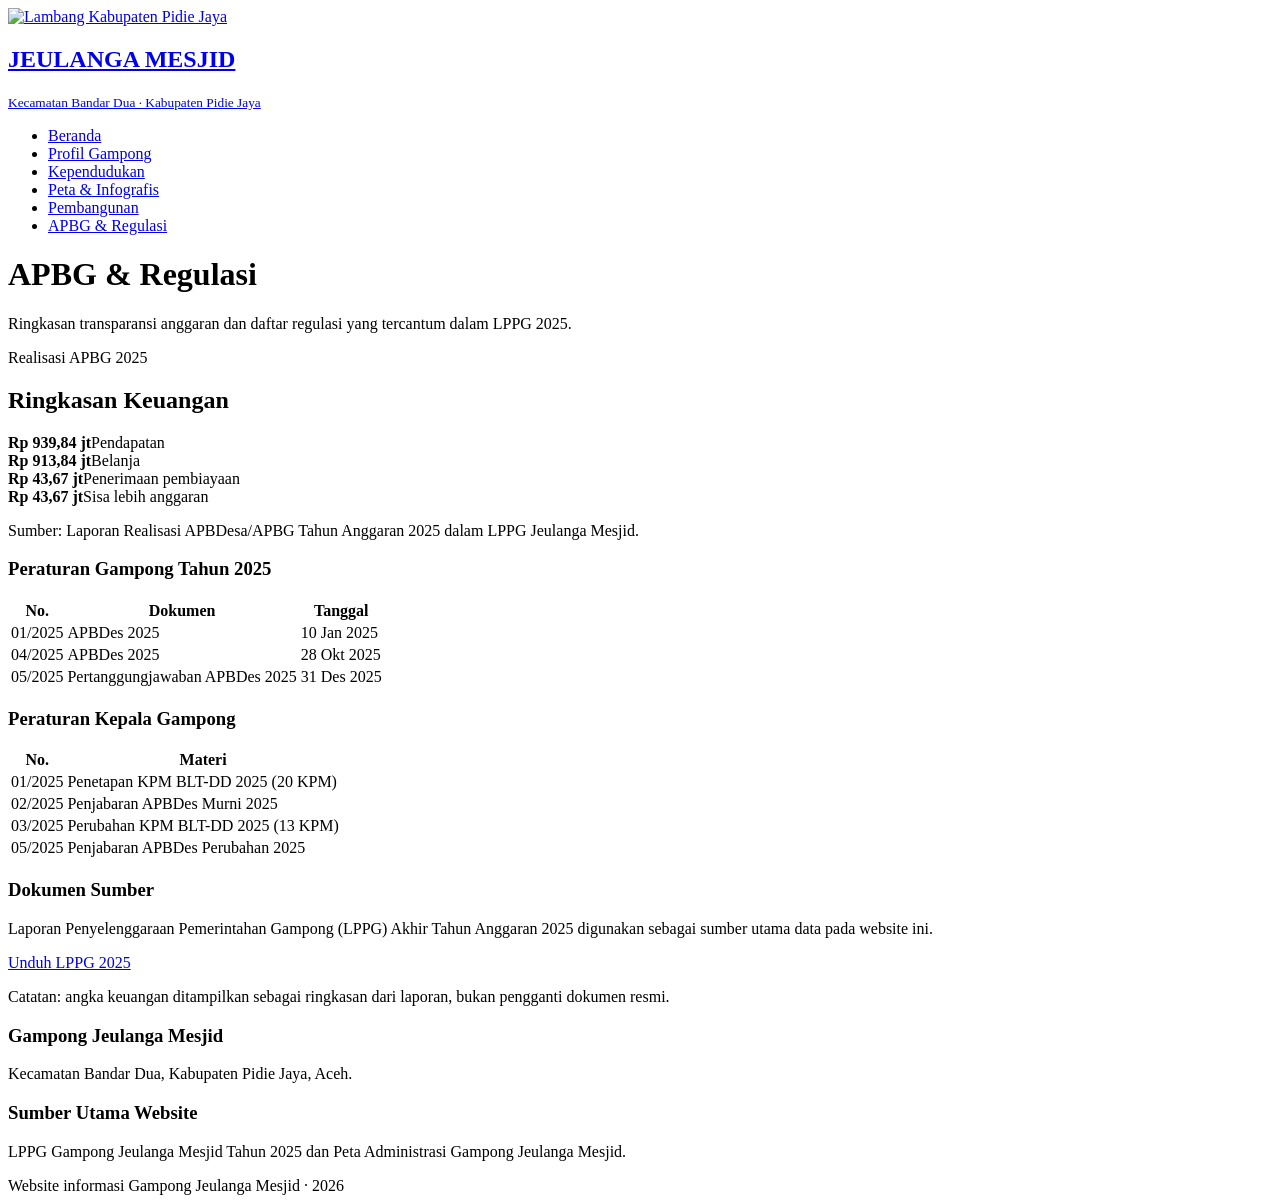
==== data-dokumen.html @ 00b457d5 "Add files via upload" ====
<!doctype html><html lang="id"><head><meta charset="utf-8"><meta name="viewport" content="width=device-width,initial-scale=1"><title>APBG & Regulasi Jeulanga Mesjid</title><link rel="stylesheet" href="css/style.css"></head><body>
<nav><div class="container nav-inner">
<a class="brand" href="index.html"><img src="images/logo-pidie-jaya.png" alt="Lambang Kabupaten Pidie Jaya"><span><h2>JEULANGA MESJID</h2><small>Kecamatan Bandar Dua · Kabupaten Pidie Jaya</small></span></a>
<ul>
<li><a href="index.html">Beranda</a></li>
<li><a href="profil.html">Profil Gampong</a></li>
<li><a href="kependudukan.html">Kependudukan</a></li>
<li><a href="infografis.html">Peta & Infografis</a></li>
<li><a href="pembangunan.html">Pembangunan</a></li>
<li><a href="data-dokumen.html" class="active">APBG & Regulasi</a></li>
</ul></div></nav><header class="page-head"><div class="container"><h1>APBG & Regulasi</h1><p>Ringkasan transparansi anggaran dan daftar regulasi yang tercantum dalam LPPG 2025.</p></div></header>
<section><div class="container"><div class="section-head"><span>Realisasi APBG 2025</span><h2>Ringkasan Keuangan</h2></div><div class="grid grid-4">
<div class="card stat"><strong>Rp 939,84 jt</strong><span>Pendapatan</span></div><div class="card stat"><strong>Rp 913,84 jt</strong><span>Belanja</span></div><div class="card stat"><strong>Rp 43,67 jt</strong><span>Penerimaan pembiayaan</span></div><div class="card stat"><strong>Rp 43,67 jt</strong><span>Sisa lebih anggaran</span></div>
</div><p class="source">Sumber: Laporan Realisasi APBDesa/APBG Tahun Anggaran 2025 dalam LPPG Jeulanga Mesjid.</p></div></section>
<section class="stats"><div class="container grid grid-2"><div class="card"><h3>Peraturan Gampong Tahun 2025</h3><table class="table"><tr><th>No.</th><th>Dokumen</th><th>Tanggal</th></tr><tr><td>01/2025</td><td>APBDes 2025</td><td>10 Jan 2025</td></tr><tr><td>04/2025</td><td>APBDes 2025</td><td>28 Okt 2025</td></tr><tr><td>05/2025</td><td>Pertanggungjawaban APBDes 2025</td><td>31 Des 2025</td></tr></table></div>
<div class="card"><h3>Peraturan Kepala Gampong</h3><table class="table"><tr><th>No.</th><th>Materi</th></tr><tr><td>01/2025</td><td>Penetapan KPM BLT-DD 2025 (20 KPM)</td></tr><tr><td>02/2025</td><td>Penjabaran APBDes Murni 2025</td></tr><tr><td>03/2025</td><td>Perubahan KPM BLT-DD 2025 (13 KPM)</td></tr><tr><td>05/2025</td><td>Penjabaran APBDes Perubahan 2025</td></tr></table></div></div></section>
<section><div class="container"><div class="card"><h3>Dokumen Sumber</h3><p>Laporan Penyelenggaraan Pemerintahan Gampong (LPPG) Akhir Tahun Anggaran 2025 digunakan sebagai sumber utama data pada website ini.</p><a class="btn green" href="dokumen/LPPG-Jeulanga-Mesjid-2025.docx" download style="margin-top:15px">Unduh LPPG 2025</a><p class="source">Catatan: angka keuangan ditampilkan sebagai ringkasan dari laporan, bukan pengganti dokumen resmi.</p></div></div></section>
<footer><div class="container footer-grid"><div><h3>Gampong Jeulanga Mesjid</h3><p>Kecamatan Bandar Dua, Kabupaten Pidie Jaya, Aceh.</p></div><div><h3>Sumber Utama Website</h3><p>LPPG Gampong Jeulanga Mesjid Tahun 2025 dan Peta Administrasi Gampong Jeulanga Mesjid.</p></div></div><div class="container bottom">Website informasi Gampong Jeulanga Mesjid · 2026</div></footer></body></html>
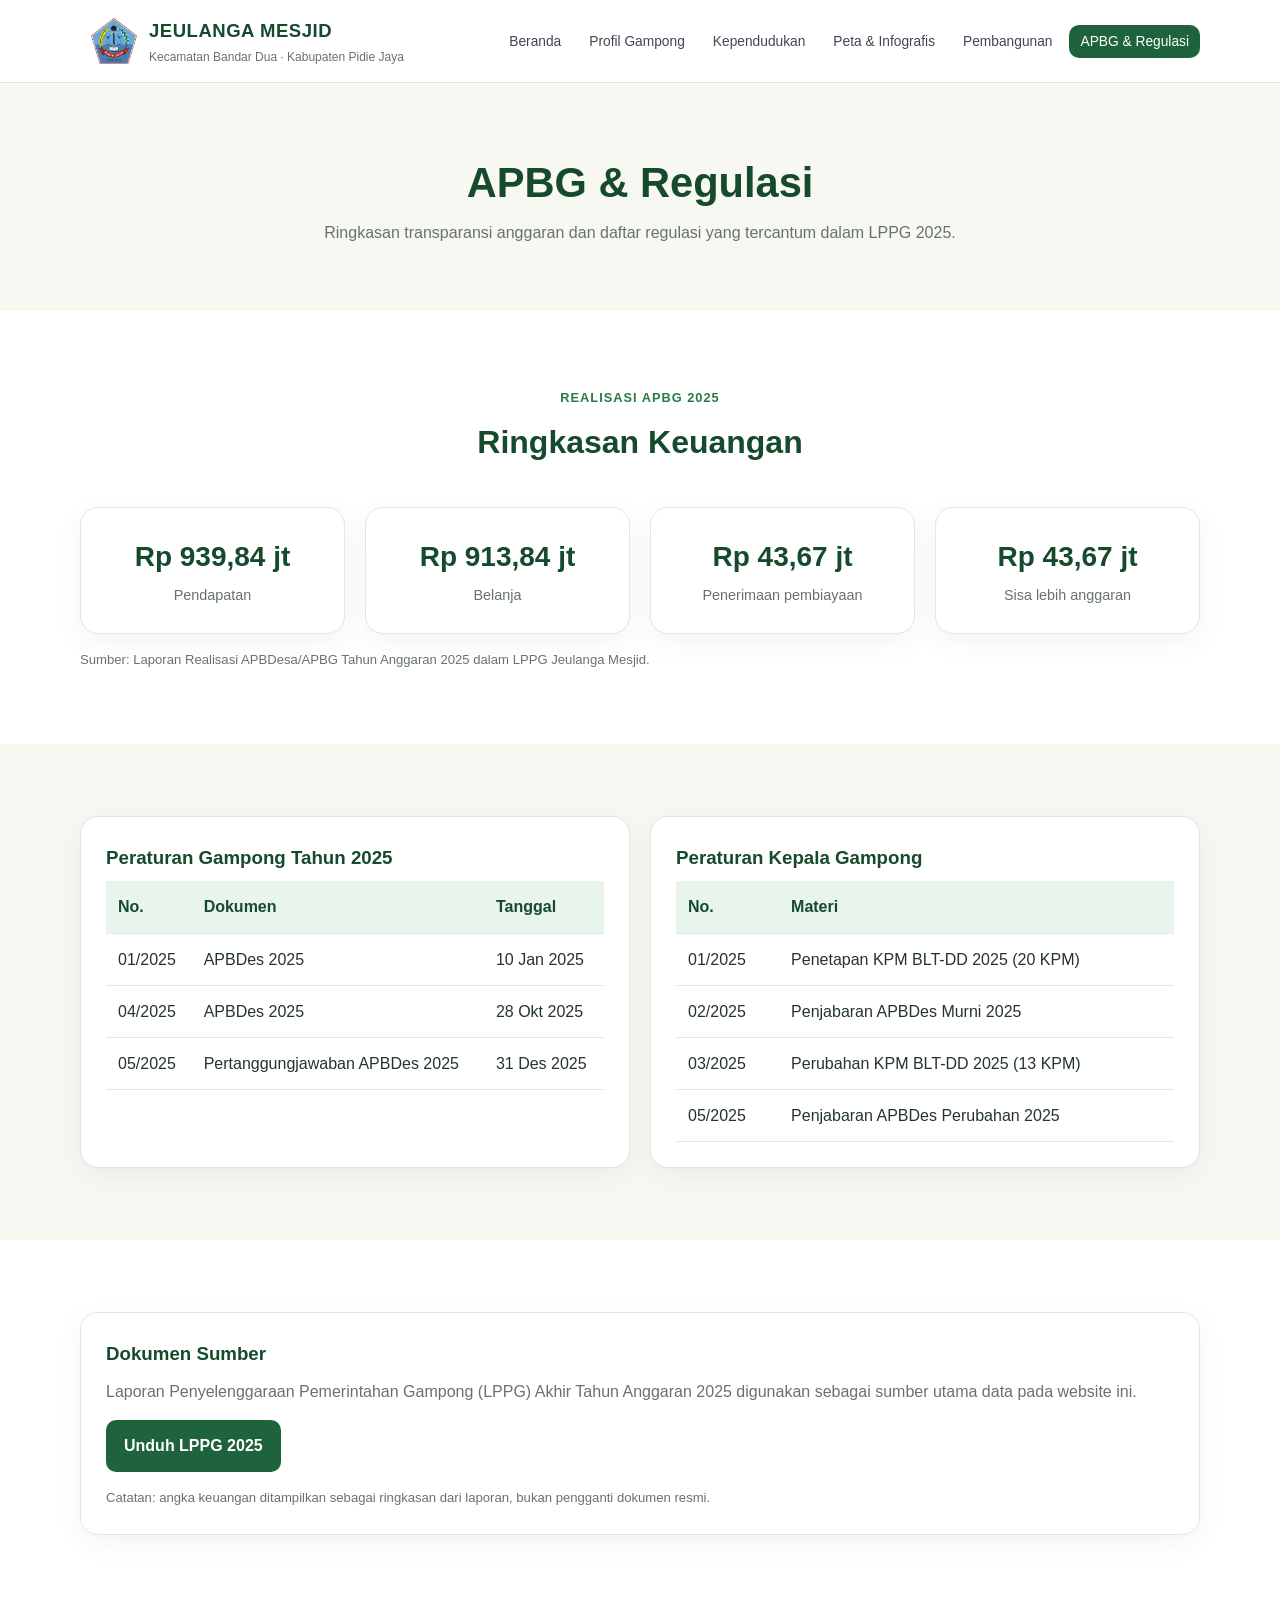
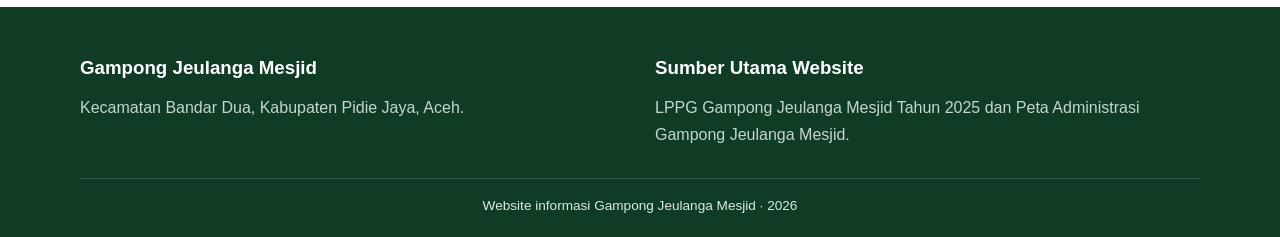
==== commit 30499be4: "Add files via upload" ====
--- a/data-dokumen.html
+++ b/data-dokumen.html
@@ -1,18 +1,2 @@
-<!doctype html><html lang="id"><head><meta charset="utf-8"><meta name="viewport" content="width=device-width,initial-scale=1"><title>APBG & Regulasi Jeulanga Mesjid</title><link rel="stylesheet" href="css/style.css"></head><body>
-<nav><div class="container nav-inner">
-<a class="brand" href="index.html"><img src="images/logo-pidie-jaya.png" alt="Lambang Kabupaten Pidie Jaya"><span><h2>JEULANGA MESJID</h2><small>Kecamatan Bandar Dua · Kabupaten Pidie Jaya</small></span></a>
-<ul>
-<li><a href="index.html">Beranda</a></li>
-<li><a href="profil.html">Profil Gampong</a></li>
-<li><a href="kependudukan.html">Kependudukan</a></li>
-<li><a href="infografis.html">Peta & Infografis</a></li>
-<li><a href="pembangunan.html">Pembangunan</a></li>
-<li><a href="data-dokumen.html" class="active">APBG & Regulasi</a></li>
-</ul></div></nav><header class="page-head"><div class="container"><h1>APBG & Regulasi</h1><p>Ringkasan transparansi anggaran dan daftar regulasi yang tercantum dalam LPPG 2025.</p></div></header>
-<section><div class="container"><div class="section-head"><span>Realisasi APBG 2025</span><h2>Ringkasan Keuangan</h2></div><div class="grid grid-4">
-<div class="card stat"><strong>Rp 939,84 jt</strong><span>Pendapatan</span></div><div class="card stat"><strong>Rp 913,84 jt</strong><span>Belanja</span></div><div class="card stat"><strong>Rp 43,67 jt</strong><span>Penerimaan pembiayaan</span></div><div class="card stat"><strong>Rp 43,67 jt</strong><span>Sisa lebih anggaran</span></div>
-</div><p class="source">Sumber: Laporan Realisasi APBDesa/APBG Tahun Anggaran 2025 dalam LPPG Jeulanga Mesjid.</p></div></section>
-<section class="stats"><div class="container grid grid-2"><div class="card"><h3>Peraturan Gampong Tahun 2025</h3><table class="table"><tr><th>No.</th><th>Dokumen</th><th>Tanggal</th></tr><tr><td>01/2025</td><td>APBDes 2025</td><td>10 Jan 2025</td></tr><tr><td>04/2025</td><td>APBDes 2025</td><td>28 Okt 2025</td></tr><tr><td>05/2025</td><td>Pertanggungjawaban APBDes 2025</td><td>31 Des 2025</td></tr></table></div>
-<div class="card"><h3>Peraturan Kepala Gampong</h3><table class="table"><tr><th>No.</th><th>Materi</th></tr><tr><td>01/2025</td><td>Penetapan KPM BLT-DD 2025 (20 KPM)</td></tr><tr><td>02/2025</td><td>Penjabaran APBDes Murni 2025</td></tr><tr><td>03/2025</td><td>Perubahan KPM BLT-DD 2025 (13 KPM)</td></tr><tr><td>05/2025</td><td>Penjabaran APBDes Perubahan 2025</td></tr></table></div></div></section>
-<section><div class="container"><div class="card"><h3>Dokumen Sumber</h3><p>Laporan Penyelenggaraan Pemerintahan Gampong (LPPG) Akhir Tahun Anggaran 2025 digunakan sebagai sumber utama data pada website ini.</p><a class="btn green" href="dokumen/LPPG-Jeulanga-Mesjid-2025.docx" download style="margin-top:15px">Unduh LPPG 2025</a><p class="source">Catatan: angka keuangan ditampilkan sebagai ringkasan dari laporan, bukan pengganti dokumen resmi.</p></div></div></section>
-<footer><div class="container footer-grid"><div><h3>Gampong Jeulanga Mesjid</h3><p>Kecamatan Bandar Dua, Kabupaten Pidie Jaya, Aceh.</p></div><div><h3>Sumber Utama Website</h3><p>LPPG Gampong Jeulanga Mesjid Tahun 2025 dan Peta Administrasi Gampong Jeulanga Mesjid.</p></div></div><div class="container bottom">Website informasi Gampong Jeulanga Mesjid · 2026</div></footer></body></html>+<!doctype html><html lang="id"><head><meta charset="utf-8"><meta name="viewport" content="width=device-width,initial-scale=1"><title>APBG & Regulasi Gampong Jeulanga Mesjid, Pidie Jaya</title><meta name="description" content="Ringkasan APBG dan regulasi Gampong Jeulanga Mesjid tahun 2025 di Kecamatan Bandar Dua, Kabupaten Pidie Jaya, berdasarkan LPPG akhir tahun anggaran 2025."><link rel="canonical" href="https://barbar2803.github.io/jeulanga-mesjid/data-dokumen.html"><meta name="robots" content="index,follow"><meta name="theme-color" content="#1f7a4d"><meta property="og:type" content="website"><meta property="og:locale" content="id_ID"><meta property="og:title" content="APBG & Regulasi Gampong Jeulanga Mesjid, Pidie Jaya"><meta property="og:description" content="Ringkasan APBG dan regulasi Gampong Jeulanga Mesjid tahun 2025 di Kecamatan Bandar Dua, Kabupaten Pidie Jaya, berdasarkan LPPG akhir tahun anggaran 2025."><meta property="og:url" content="https://barbar2803.github.io/jeulanga-mesjid/data-dokumen.html"><meta property="og:image" content="https://barbar2803.github.io/jeulanga-mesjid/images/logo-pidie-jaya.png"><meta name="twitter:card" content="summary"><meta name="twitter:title" content="APBG & Regulasi Gampong Jeulanga Mesjid, Pidie Jaya"><meta name="twitter:description" content="Ringkasan APBG dan regulasi Gampong Jeulanga Mesjid tahun 2025 di Kecamatan Bandar Dua, Kabupaten Pidie Jaya, berdasarkan LPPG akhir tahun anggaran 2025."><link rel="stylesheet" href="css/style.css"></head><body>
+<nav><div class="container nav-inner"><a class="brand" href="index.html"><img src="images/logo-pidie-jaya.png" alt="Lambang Kabupaten Pidie Jaya"><span><h2>JEULANGA MESJID</h2><small>Kecamatan Bandar Dua · Kabupaten Pidie Jaya</small></span></a><ul><li><a href="index.html">Beranda</a></li><li><a href="profil.html">Profil Gampong</a></li><li><a href="kependudukan.html">Kependudukan</a></li><li><a href="infografis.html">Peta & Infografis</a></li><li><a href="pembangunan.html">Pembangunan</a></li><li><a href="data-dokumen.html" class="active">APBG & Regulasi</a></li></ul></div></nav><header class="page-head"><div class="container"><h1>APBG & Regulasi</h1><p>Ringkasan transparansi anggaran dan daftar regulasi yang tercantum dalam LPPG 2025.</p></div></header><section><div class="container"><div class="section-head"><span>Realisasi APBG 2025</span><h2>Ringkasan Keuangan</h2></div><div class="grid grid-4"><div class="card stat"><strong>Rp 939,84 jt</strong><span>Pendapatan</span></div><div class="card stat"><strong>Rp 913,84 jt</strong><span>Belanja</span></div><div class="card stat"><strong>Rp 43,67 jt</strong><span>Penerimaan pembiayaan</span></div><div class="card stat"><strong>Rp 43,67 jt</strong><span>Sisa lebih anggaran</span></div></div><p class="source">Sumber: Laporan Realisasi APBDesa/APBG Tahun Anggaran 2025 dalam LPPG Jeulanga Mesjid.</p></div></section><section class="stats"><div class="container grid grid-2"><div class="card"><h3>Peraturan Gampong Tahun 2025</h3><table class="table"><tr><th>No.</th><th>Dokumen</th><th>Tanggal</th></tr><tr><td>01/2025</td><td>APBDes 2025</td><td>10 Jan 2025</td></tr><tr><td>04/2025</td><td>APBDes 2025</td><td>28 Okt 2025</td></tr><tr><td>05/2025</td><td>Pertanggungjawaban APBDes 2025</td><td>31 Des 2025</td></tr></table></div><div class="card"><h3>Peraturan Kepala Gampong</h3><table class="table"><tr><th>No.</th><th>Materi</th></tr><tr><td>01/2025</td><td>Penetapan KPM BLT-DD 2025 (20 KPM)</td></tr><tr><td>02/2025</td><td>Penjabaran APBDes Murni 2025</td></tr><tr><td>03/2025</td><td>Perubahan KPM BLT-DD 2025 (13 KPM)</td></tr><tr><td>05/2025</td><td>Penjabaran APBDes Perubahan 2025</td></tr></table></div></div></section><section><div class="container"><div class="card"><h3>Dokumen Sumber</h3><p>Laporan Penyelenggaraan Pemerintahan Gampong (LPPG) Akhir Tahun Anggaran 2025 digunakan sebagai sumber utama data pada website ini.</p><a class="btn green" href="dokumen/LPPG-Jeulanga-Mesjid-2025.docx" download style="margin-top:15px">Unduh LPPG 2025</a><p class="source">Catatan: angka keuangan ditampilkan sebagai ringkasan dari laporan, bukan pengganti dokumen resmi.</p></div></div></section><footer><div class="container footer-grid"><div><h3>Gampong Jeulanga Mesjid</h3><p>Kecamatan Bandar Dua, Kabupaten Pidie Jaya, Aceh.</p></div><div><h3>Sumber Utama Website</h3><p>LPPG Gampong Jeulanga Mesjid Tahun 2025 dan Peta Administrasi Gampong Jeulanga Mesjid.</p></div></div><div class="container bottom">Website informasi Gampong Jeulanga Mesjid · 2026</div></footer></body></html>
--- a/css/style.css
+++ b/css/style.css
@@ -0,0 +1,34 @@
+
+:root{
+ --green-950:#103b25;--green-900:#164a2d;--green-800:#1e633b;--green-700:#287a49;
+ --green-600:#3d8f5b;--green-100:#e9f4ec;--cream:#f7f8f2;--white:#fff;
+ --text:#24352a;--muted:#66736b;--line:#dfe8e1;--gold:#b78b2a
+}
+*{box-sizing:border-box;margin:0;padding:0}html{scroll-behavior:smooth}
+body{font-family:Inter,Segoe UI,Arial,sans-serif;color:var(--text);background:#fff;line-height:1.7}
+a{text-decoration:none;color:inherit}.container{width:min(1120px,92%);margin:auto}
+nav{position:sticky;top:0;z-index:50;background:rgba(255,255,255,.97);backdrop-filter:blur(12px);border-bottom:1px solid var(--line)}
+.nav-inner{min-height:82px;display:flex;align-items:center;justify-content:space-between;gap:20px}
+.brand{display:flex;align-items:center;gap:12px}.brand img{width:46px;height:46px;object-fit:contain}.brand h2{font-size:1.16rem;color:var(--green-900);letter-spacing:.5px}.brand small{color:var(--muted);font-size:.75rem;display:block}
+nav ul{display:flex;gap:6px;list-style:none;flex-wrap:wrap}nav a{padding:9px 11px;border-radius:10px;color:#445;font-size:.86rem}
+nav a:hover,nav a.active{background:var(--green-800);color:#fff}
+.hero{min-height:600px;display:grid;place-items:center;background:linear-gradient(135deg,rgba(16,59,37,.98),rgba(40,122,73,.9));color:#fff}
+.hero-content{padding:85px 0;max-width:820px}.badge{display:inline-block;border:1px solid rgba(255,255,255,.45);padding:7px 13px;border-radius:999px;font-size:.78rem;letter-spacing:.8px}
+.hero h1{font-size:clamp(2.5rem,6vw,4.8rem);line-height:1.08;margin:20px 0}.hero p{font-size:1.08rem;max-width:760px;color:#e9f3ec}
+.buttons{display:flex;gap:12px;margin-top:28px;flex-wrap:wrap}.btn{display:inline-block;padding:12px 18px;border-radius:10px;font-weight:700;background:#fff;color:var(--green-900)}
+.btn.green{background:var(--green-800);color:#fff}.btn.outline{background:transparent;color:#fff;border:1px solid rgba(255,255,255,.55)}
+section{padding:72px 0}.section-head{text-align:center;margin-bottom:38px}.section-head span{color:var(--green-700);font-weight:800;font-size:.8rem;text-transform:uppercase;letter-spacing:1px}
+.section-head h2{font-size:2rem;color:var(--green-900);margin-top:5px}.section-head p{max-width:760px;margin:8px auto;color:var(--muted)}
+.grid{display:grid;gap:20px}.grid-2{grid-template-columns:repeat(2,1fr)}.grid-3{grid-template-columns:repeat(3,1fr)}.grid-4{grid-template-columns:repeat(4,1fr)}
+.card{background:#fff;border:1px solid var(--line);border-radius:18px;padding:25px;box-shadow:0 8px 28px rgba(20,60,35,.06)}.card h3{color:var(--green-900);margin-bottom:8px}.card p{color:var(--muted)}
+.icon{width:46px;height:46px;border-radius:12px;background:var(--green-100);display:grid;place-items:center;color:var(--green-700);font-size:1.3rem;margin-bottom:14px}
+.stats{background:var(--cream)}.stat{text-align:center}.stat strong{display:block;font-size:1.75rem;color:var(--green-900)}.stat span{color:var(--muted);font-size:.9rem}
+.page-head{padding:65px 0;background:var(--cream);text-align:center}.page-head h1{font-size:2.6rem;color:var(--green-900)}.page-head p{color:var(--muted)}
+.two{display:grid;grid-template-columns:1.1fr .9fr;gap:25px}.table{width:100%;border-collapse:collapse}.table th,.table td{padding:12px;border-bottom:1px solid var(--line);text-align:left}.table th{background:var(--green-100);color:var(--green-900)}
+.quote{border-left:4px solid var(--green-700);padding:18px 22px;background:var(--green-100);border-radius:0 14px 14px 0;color:var(--green-950);font-weight:600}
+.list{padding-left:20px;color:var(--muted)}.list li{margin:7px 0}.money{font-size:1.65rem;font-weight:800;color:var(--green-900)}
+.map-card iframe{width:100%;height:720px;border:0;border-radius:14px}.source{font-size:.82rem;color:var(--muted);margin-top:15px}
+.tag{display:inline-block;background:var(--green-100);color:var(--green-800);padding:5px 9px;border-radius:999px;font-size:.78rem;margin:3px}
+footer{background:var(--green-950);color:#dcebe1;padding:45px 0 20px}.footer-grid{display:grid;grid-template-columns:1fr 1fr;gap:30px}footer h3{color:#fff;margin-bottom:10px}footer p{color:#c5d7cb}.bottom{border-top:1px solid rgba(255,255,255,.15);margin-top:30px;padding-top:15px;text-align:center;font-size:.85rem}
+@media(max-width:1000px){nav ul{gap:3px}nav a{font-size:.78rem;padding:8px 7px}}
+@media(max-width:850px){nav ul{display:none}.grid-2,.grid-3,.grid-4,.two,.footer-grid{grid-template-columns:1fr}.hero{min-height:520px}section{padding:58px 0}.brand img{width:40px;height:40px}}
